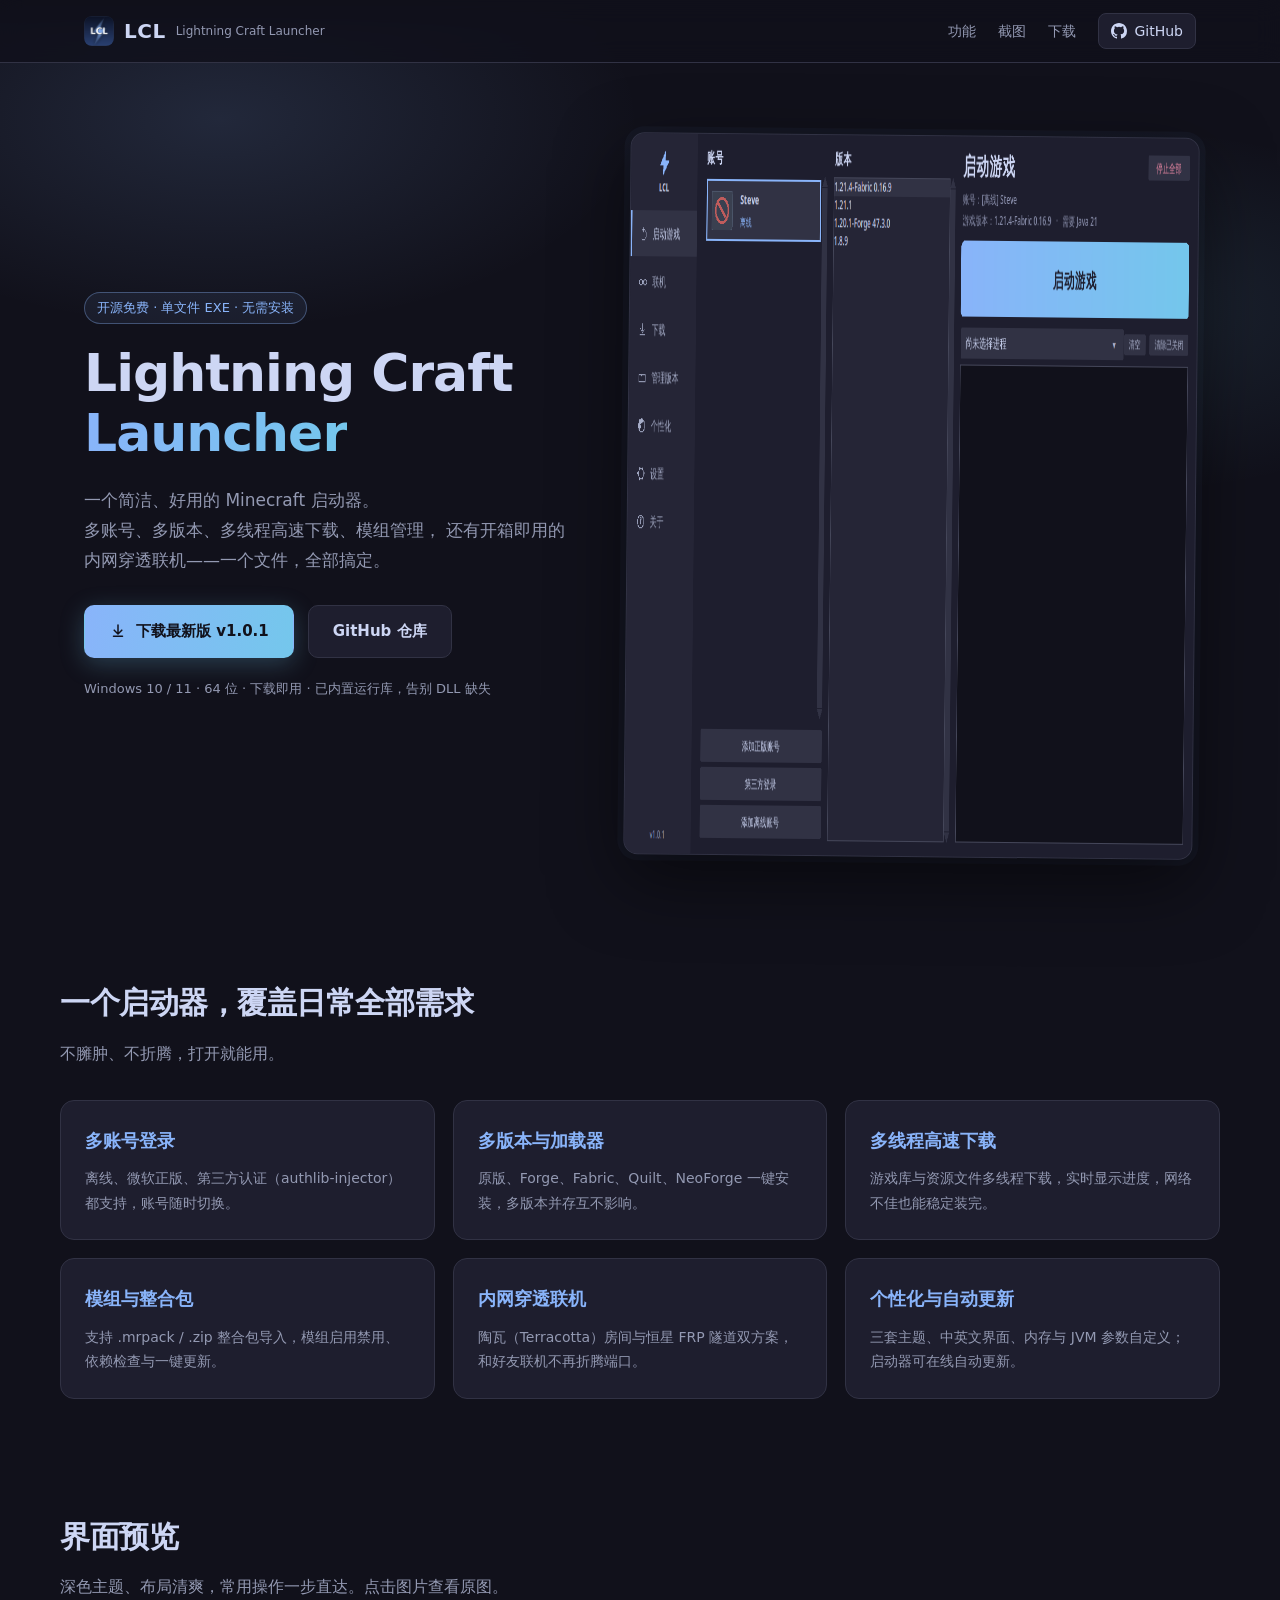
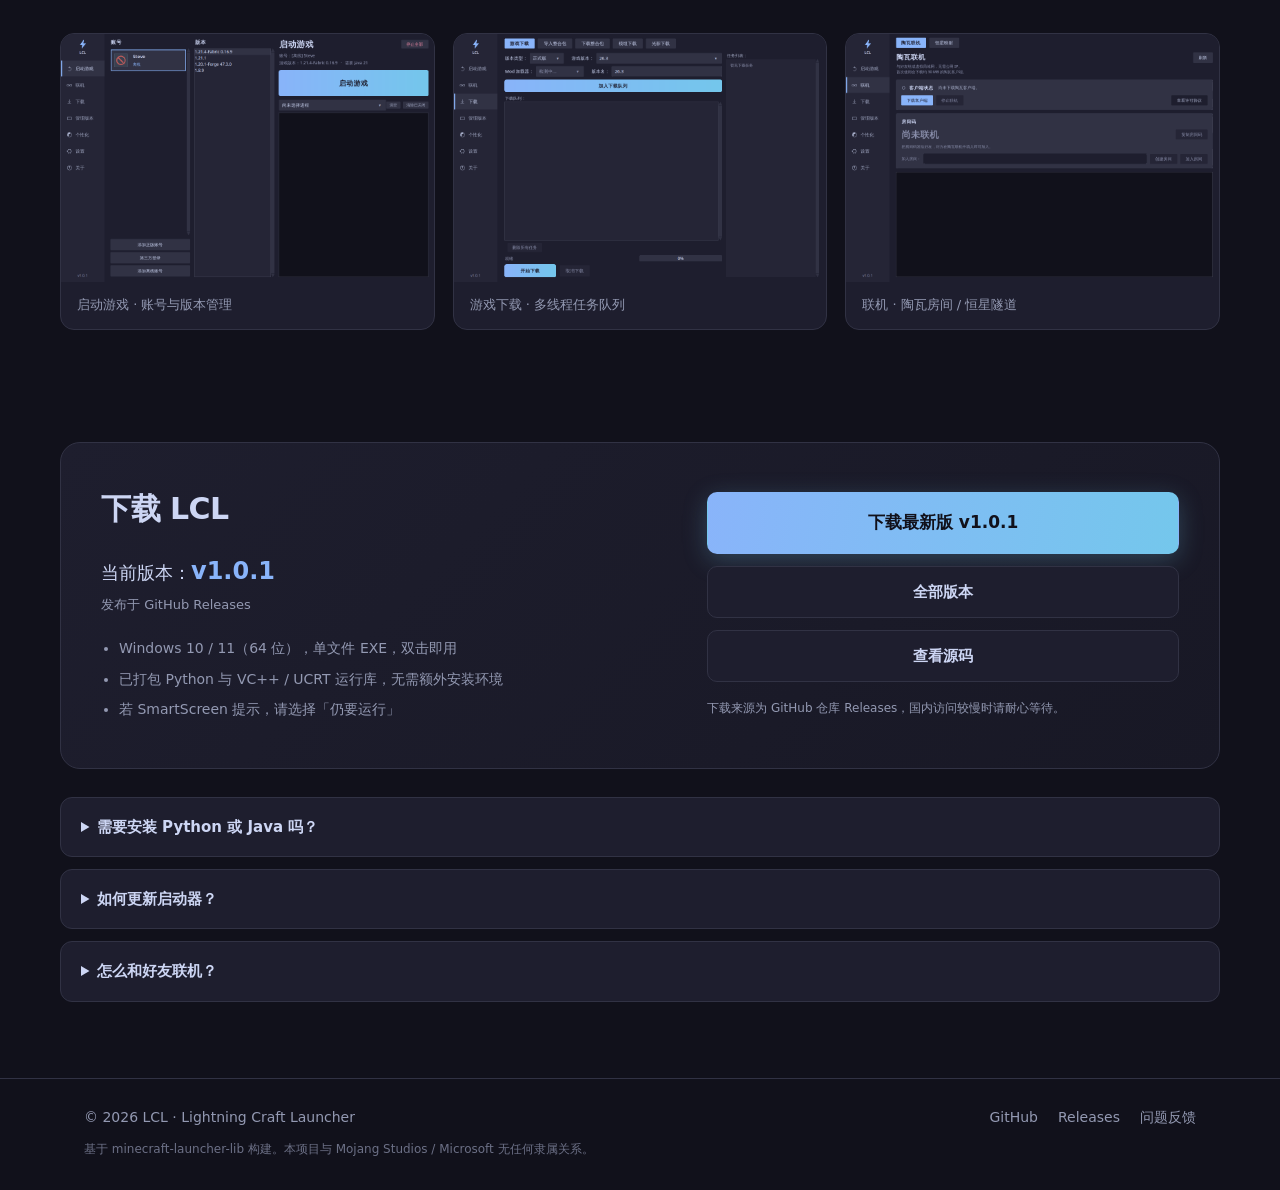
==== LCL-website.html @ 040b90b1 "feat: update workspace Co-authored-by: traeagent <traeagent@users.noreply.github.com>" ====
<!-- Generated by Trae Work -->
<!DOCTYPE html>
<html lang="zh-CN">
<head>
<meta charset="UTF-8">
<meta name="viewport" content="width=device-width, initial-scale=1.0">
<title>LCL · Lightning Craft Launcher — 简洁好用的 Minecraft 启动器</title>
<meta name="description" content="Lightning Craft Launcher（LCL）：开源免费的 Minecraft 启动器。多账号、多版本、多线程下载、模组管理与内网穿透联机，单文件 EXE 下载即用。">
<link rel="icon" type="image/png" href="[data-uri]">
<style>
:root{
  --bg:#11111b;
  --bg2:#181825;
  --panel:#1e1e2e;
  --border:#313244;
  --text:#cdd6f4;
  --muted:#9399b2;
  --accent:#89b4fa;
  --accent2:#74c7ec;
  --grad:linear-gradient(100deg,var(--accent),var(--accent2));
  --radius:14px;
}
*{box-sizing:border-box;margin:0;padding:0}
html{scroll-behavior:smooth}
body{
  background:var(--bg);
  color:var(--text);
  font:16px/1.75 "Segoe UI","Microsoft YaHei","PingFang SC",system-ui,-apple-system,sans-serif;
  -webkit-font-smoothing:antialiased;
}
a{color:inherit;text-decoration:none}
img{max-width:100%;display:block}
.wrap{max-width:1160px;margin:0 auto;padding:0 24px}

/* 顶部导航 */
.nav{
  position:sticky;top:0;z-index:50;
  background:rgba(17,17,27,.82);
  backdrop-filter:blur(12px);
  border-bottom:1px solid var(--border);
}
.nav-in{display:flex;align-items:center;justify-content:space-between;height:62px;gap:16px}
.brand{display:flex;align-items:center;gap:10px;font-weight:700}
.brand img{border-radius:8px}
.brand-name{font-size:20px;letter-spacing:.5px}
.brand-sub{font-size:12px;color:var(--muted);font-weight:400}
.nav-links{display:flex;align-items:center;gap:22px;font-size:14px}
.nav-links a{color:var(--muted);transition:color .15s}
.nav-links a:hover{color:var(--text)}
.gh-link{
  display:inline-flex;align-items:center;gap:7px;
  color:var(--text)!important;
  border:1px solid var(--border);border-radius:8px;
  padding:5px 12px;background:var(--panel);
}
.gh-link:hover{border-color:var(--accent)}

/* 首屏 */
.hero{
  display:grid;grid-template-columns:1fr 1.15fr;gap:48px;align-items:center;
  padding-top:72px;padding-bottom:64px;position:relative;
}
.hero::before{
  content:"";position:absolute;inset:-40px -120px auto;height:480px;z-index:-1;
  background:radial-gradient(600px 300px at 20% 20%,rgba(137,180,250,.14),transparent 70%),
             radial-gradient(500px 260px at 85% 60%,rgba(116,199,236,.10),transparent 70%);
}
.badge{
  display:inline-block;font-size:13px;color:var(--accent);
  border:1px solid rgba(137,180,250,.35);background:rgba(137,180,250,.08);
  padding:4px 12px;border-radius:999px;margin-bottom:20px;
}
h1{font-size:52px;line-height:1.15;letter-spacing:-1px;font-weight:800}
.grad{background:var(--grad);-webkit-background-clip:text;background-clip:text;color:transparent}
.lead{margin:22px 0 30px;color:var(--muted);font-size:17px}
.btn-row{display:flex;flex-wrap:wrap;gap:14px}
.btn{
  display:inline-flex;align-items:center;justify-content:center;gap:9px;
  padding:12px 24px;border-radius:10px;font-size:15px;font-weight:600;
  border:1px solid transparent;cursor:pointer;transition:transform .15s,box-shadow .15s,border-color .15s;
}
.btn-primary{
  background:var(--grad);color:#11111b;
  box-shadow:0 6px 24px rgba(116,199,236,.25);
}
.btn-primary:hover{transform:translateY(-2px);box-shadow:0 10px 30px rgba(116,199,236,.35)}
.btn-ghost{background:var(--panel);border-color:var(--border);color:var(--text)}
.btn-ghost:hover{border-color:var(--accent)}
.btn-lg{padding:15px 30px;font-size:17px;width:100%}
.meta{margin-top:20px;font-size:13px;color:var(--muted)}
.hero-shot{
  border:1px solid var(--border);border-radius:var(--radius);
  overflow:hidden;background:var(--panel);
  box-shadow:0 24px 70px rgba(0,0,0,.5),0 0 0 6px rgba(137,180,250,.04);
  transform:rotate(.6deg);
}

/* 通用区块 */
.section{padding:56px 0}
h2{font-size:30px;font-weight:750;letter-spacing:-.5px}
.section-sub{color:var(--muted);margin:10px 0 32px}
.grid{display:grid;grid-template-columns:repeat(3,1fr);gap:18px}
.card{
  background:var(--panel);border:1px solid var(--border);
  border-radius:var(--radius);padding:24px;
  transition:border-color .15s,transform .15s;
}
.card:hover{border-color:rgba(137,180,250,.5);transform:translateY(-3px)}
.card h3{font-size:18px;margin-bottom:10px;color:var(--accent)}
.card p{font-size:14px;color:var(--muted)}

/* 截图 */
.shots{display:grid;grid-template-columns:repeat(3,1fr);gap:18px}
.shot{
  background:var(--panel);border:1px solid var(--border);border-radius:var(--radius);
  overflow:hidden;transition:border-color .15s,transform .15s;
}
.shot:hover{border-color:var(--accent);transform:translateY(-3px)}
.shot img{aspect-ratio:3/2;object-fit:cover;object-position:top}
.shot span{display:block;padding:12px 16px;font-size:13px;color:var(--muted)}

/* 下载 */
.dl-card{
  display:grid;grid-template-columns:1.2fr 1fr;gap:40px;
  background:linear-gradient(135deg,var(--panel),var(--bg2));
  border:1px solid var(--border);border-radius:20px;padding:40px;
}
.dl-ver{margin-top:14px;font-size:18px}
.dl-ver strong{color:var(--accent);font-size:24px}
.dl-date{font-size:13px;color:var(--muted);margin-top:2px}
.dl-notes{margin:20px 0 0 18px;color:var(--muted);font-size:14px}
.dl-notes li{margin-bottom:6px}
.dl-actions{display:flex;flex-direction:column;gap:12px;justify-content:center}
.dl-tip{font-size:12px;color:var(--muted);margin-top:4px}
.faq{margin-top:28px;display:grid;gap:12px}
details{
  background:var(--panel);border:1px solid var(--border);
  border-radius:12px;padding:16px 20px;
}
summary{cursor:pointer;font-weight:600;font-size:15px}
details p{margin-top:10px;color:var(--muted);font-size:14px}

/* 页脚 */
.footer{border-top:1px solid var(--border);padding:26px 0 30px;margin-top:20px}
.footer-in{display:flex;justify-content:space-between;gap:16px;flex-wrap:wrap;font-size:14px;color:var(--muted)}
.footer-links{display:flex;gap:20px}
.footer-links a:hover{color:var(--accent)}
.disclaimer{font-size:12px;color:#6c7086;margin-top:10px}

/* 响应式 */
@media (max-width:980px){
  .hero{grid-template-columns:1fr;gap:36px;padding-top:48px}
  h1{font-size:42px}
  .hero-shot{transform:none}
  .grid,.shots{grid-template-columns:repeat(2,1fr)}
  .dl-card{grid-template-columns:1fr;gap:24px;padding:28px}
}
@media (max-width:600px){
  .brand-sub{display:none}
  .nav-links{gap:14px;font-size:13px}
  h1{font-size:34px}
  .grid,.shots{grid-template-columns:1fr}
  .btn{width:100%}
}

</style>
</head>
<body>

<header class="nav">
  <div class="wrap nav-in">
    <a class="brand" href="#top">
      <img src="[data-uri]" alt="LCL 图标" width="30" height="30">
      <span class="brand-name">LCL</span>
      <span class="brand-sub">Lightning Craft Launcher</span>
    </a>
    <nav class="nav-links">
      <a href="#features">功能</a>
      <a href="#shots">截图</a>
      <a href="#download">下载</a>
      <a class="gh-link" href="https://github.com/wengdows/Lightning-Craft-Launcher" target="_blank" rel="noopener">
        <svg viewBox="0 0 16 16" width="16" height="16" aria-hidden="true"><path fill="currentColor" d="M8 0C3.58 0 0 3.58 0 8c0 3.54 2.29 6.53 5.47 7.59.4.07.55-.17.55-.38 0-.19-.01-.82-.01-1.49-2.01.37-2.53-.49-2.69-.94-.09-.23-.48-.94-.82-1.13-.28-.15-.68-.52-.01-.53.63-.01 1.08.58 1.23.82.72 1.21 1.87.87 2.33.66.07-.52.28-.87.51-1.07-1.78-.2-3.64-.89-3.64-3.95 0-.87.31-1.59.82-2.15-.08-.2-.36-1.02.08-2.12 0 0 .67-.21 2.2.82a7.6 7.6 0 0 1 4 0c1.53-1.04 2.2-.82 2.2-.82.44 1.1.16 1.92.08 2.12.51.56.82 1.27.82 2.15 0 3.07-1.87 3.75-3.65 3.95.29.25.54.73.54 1.48 0 1.07-.01 1.93-.01 2.2 0 .21.15.46.55.38A8.01 8.01 0 0 0 16 8c0-4.42-3.58-8-8-8Z"/></svg>
        GitHub
      </a>
    </nav>
  </div>
</header>

<main id="top">

  <!-- 首屏 -->
  <section class="hero wrap">
    <div class="hero-text">
      <span class="badge">开源免费 · 单文件 EXE · 无需安装</span>
      <h1>Lightning Craft<br><span class="grad">Launcher</span></h1>
      <p class="lead">
        一个简洁、好用的 Minecraft 启动器。<br>
        多账号、多版本、多线程高速下载、模组管理，
        还有开箱即用的内网穿透联机——一个文件，全部搞定。
      </p>
      <div class="btn-row">
        <a id="dl-hero" class="btn btn-primary"
           href="https://github.com/wengdows/Lightning-Craft-Launcher/releases/latest"
           target="_blank" rel="noopener">
          <svg viewBox="0 0 24 24" width="18" height="18" aria-hidden="true"><path fill="currentColor" d="M12 3a1 1 0 0 1 1 1v9.6l3.3-3.3a1 1 0 1 1 1.4 1.4l-5 5a1 1 0 0 1-1.4 0l-5-5a1 1 0 1 1 1.4-1.4L11 13.6V4a1 1 0 0 1 1-1ZM5 19a1 1 0 0 1 1-1h12a1 1 0 1 1 0 2H6a1 1 0 0 1-1-1Z"/></svg>
          <span id="dl-hero-text">下载最新版 v1.0.1</span>
        </a>
        <a class="btn btn-ghost" href="https://github.com/wengdows/Lightning-Craft-Launcher" target="_blank" rel="noopener">GitHub 仓库</a>
      </div>
      <p class="meta">Windows 10 / 11 · 64 位 · 下载即用 · 已内置运行库，告别 DLL 缺失</p>
    </div>
    <figure class="hero-shot">
      <img src="[data-uri]" alt="LCL 启动游戏界面截图" width="1080" height="720" loading="eager">
    </figure>
  </section>

  <!-- 功能 -->
  <section id="features" class="wrap section">
    <h2>一个启动器，覆盖日常全部需求</h2>
    <p class="section-sub">不臃肿、不折腾，打开就能用。</p>
    <div class="grid">
      <article class="card">
        <h3>多账号登录</h3>
        <p>离线、微软正版、第三方认证（authlib-injector）都支持，账号随时切换。</p>
      </article>
      <article class="card">
        <h3>多版本与加载器</h3>
        <p>原版、Forge、Fabric、Quilt、NeoForge 一键安装，多版本并存互不影响。</p>
      </article>
      <article class="card">
        <h3>多线程高速下载</h3>
        <p>游戏库与资源文件多线程下载，实时显示进度，网络不佳也能稳定装完。</p>
      </article>
      <article class="card">
        <h3>模组与整合包</h3>
        <p>支持 .mrpack / .zip 整合包导入，模组启用禁用、依赖检查与一键更新。</p>
      </article>
      <article class="card">
        <h3>内网穿透联机</h3>
        <p>陶瓦（Terracotta）房间与恒星 FRP 隧道双方案，和好友联机不再折腾端口。</p>
      </article>
      <article class="card">
        <h3>个性化与自动更新</h3>
        <p>三套主题、中英文界面、内存与 JVM 参数自定义；启动器可在线自动更新。</p>
      </article>
    </div>
  </section>

  <!-- 截图 -->
  <section id="shots" class="wrap section">
    <h2>界面预览</h2>
    <p class="section-sub">深色主题、布局清爽，常用操作一步直达。点击图片查看原图。</p>
    <div class="shots">
      <a class="shot" href="[data-uri]" target="_blank" rel="noopener">
        <img src="[data-uri]" alt="启动游戏页" loading="lazy">
        <span>启动游戏 · 账号与版本管理</span>
      </a>
      <a class="shot" href="[data-uri]" target="_blank" rel="noopener">
        <img src="[data-uri]" alt="下载页" loading="lazy">
        <span>游戏下载 · 多线程任务队列</span>
      </a>
      <a class="shot" href="[data-uri]" target="_blank" rel="noopener">
        <img src="[data-uri]" alt="联机页" loading="lazy">
        <span>联机 · 陶瓦房间 / 恒星隧道</span>
      </a>
    </div>
  </section>

  <!-- 下载 -->
  <section id="download" class="wrap section">
    <div class="dl-card">
      <div class="dl-info">
        <h2>下载 LCL</h2>
        <p class="dl-ver">当前版本：<strong id="dl-version">v1.0.1</strong></p>
        <p class="dl-date" id="dl-date">发布于 GitHub Releases</p>
        <ul class="dl-notes">
          <li>Windows 10 / 11（64 位），单文件 EXE，双击即用</li>
          <li>已打包 Python 与 VC++ / UCRT 运行库，无需额外安装环境</li>
          <li>若 SmartScreen 提示，请选择「仍要运行」</li>
        </ul>
      </div>
      <div class="dl-actions">
        <a id="dl-main" class="btn btn-primary btn-lg"
           href="https://github.com/wengdows/Lightning-Craft-Launcher/releases/latest"
           target="_blank" rel="noopener">
          <span id="dl-main-text">下载最新版 v1.0.1</span>
        </a>
        <a class="btn btn-ghost" href="https://github.com/wengdows/Lightning-Craft-Launcher/releases" target="_blank" rel="noopener">全部版本</a>
        <a class="btn btn-ghost" href="https://github.com/wengdows/Lightning-Craft-Launcher/blob/main/Lightning%20Craft%20Launcher.py" target="_blank" rel="noopener">查看源码</a>
        <p class="dl-tip">下载来源为 GitHub 仓库 Releases，国内访问较慢时请耐心等待。</p>
      </div>
    </div>

    <div class="faq">
      <details>
        <summary>需要安装 Python 或 Java 吗？</summary>
        <p>不需要安装 Python，EXE 已内置全部依赖。运行 Minecraft 仍需要对应版本的 Java，启动器会检测并在设置页提供 Java 路径配置。</p>
      </details>
      <details>
        <summary>如何更新启动器？</summary>
        <p>「关于」页的「检查更新」会读取 GitHub 最新 Release，发现新版本后可一键下载并自动替换重启；也可以直接在本页下载最新版覆盖旧文件。</p>
      </details>
      <details>
        <summary>怎么和好友联机？</summary>
        <p>进入「联机」页：陶瓦联机先创建或加入房间，恒星映射登录后选择隧道连接。房主需先在游戏中「对局域网开放」，好友使用启动器显示的地址或房间码加入。</p>
      </details>
    </div>
  </section>

</main>

<footer class="footer">
  <div class="wrap footer-in">
    <span>© <span id="year">2026</span> LCL · Lightning Craft Launcher</span>
    <span class="footer-links">
      <a href="https://github.com/wengdows/Lightning-Craft-Launcher" target="_blank" rel="noopener">GitHub</a>
      <a href="https://github.com/wengdows/Lightning-Craft-Launcher/releases" target="_blank" rel="noopener">Releases</a>
      <a href="https://github.com/wengdows/Lightning-Craft-Launcher/issues" target="_blank" rel="noopener">问题反馈</a>
    </span>
  </div>
  <p class="wrap disclaimer">基于 minecraft-launcher-lib 构建。本项目与 Mojang Studios / Microsoft 无任何隶属关系。</p>
</footer>

<script>
/* LCL 官网：从 GitHub Releases 获取最新版本号与下载地址。
 * 接口不可用时保留 HTML 中的静态版本与 releases/latest 链接。 */
(function () {
  "use strict";

  var REPO = "wengdows/Lightning-Craft-Launcher";
  var LATEST_URL = "https://github.com/" + REPO + "/releases/latest";
  var FALLBACK_VERSION = "v1.0.1";

  document.getElementById("year").textContent = String(new Date().getFullYear());

  function setText(id, text) {
    var el = document.getElementById(id);
    if (el) el.textContent = text;
  }

  function setHref(id, href) {
    var el = document.getElementById(id);
    if (el) el.href = href;
  }

  function applyRelease(rel) {
    var tag = rel.tag_name || FALLBACK_VERSION;
    if (tag.charAt(0) !== "v") tag = "v" + tag;

    var exe = (rel.assets || []).filter(function (a) {
      return /\.exe$/i.test(a.name || "");
    })[0];
    var url = exe ? exe.browser_download_url : LATEST_URL;

    setText("dl-hero-text", "下载最新版 " + tag);
    setText("dl-main-text", "下载最新版 " + tag);
    setText("dl-version", tag);
    setHref("dl-hero", url);
    setHref("dl-main", url);

    if (rel.published_at) {
      var d = new Date(rel.published_at);
      if (!isNaN(d.getTime())) {
        setText("dl-date", "发布于 " + d.getFullYear() + "-" +
          String(d.getMonth() + 1).padStart(2, "0") + "-" +
          String(d.getDate()).padStart(2, "0") + " · GitHub Releases");
      }
    }
    if (exe && exe.size) {
      var mb = (exe.size / 1024 / 1024).toFixed(1);
      setText("dl-main-text", "下载最新版 " + tag + "（" + mb + " MB）");
    }
  }

  fetch("https://api.github.com/repos/" + REPO + "/releases/latest", {
    headers: { "Accept": "application/vnd.github+json" }
  })
    .then(function (r) {
      if (!r.ok) throw new Error("HTTP " + r.status);
      return r.json();
    })
    .then(applyRelease)
    .catch(function () {
      /* 网络失败或 API 限流：保持静态版本号，按钮仍指向 releases/latest */
    });
})();

</script>
</body>
</html>
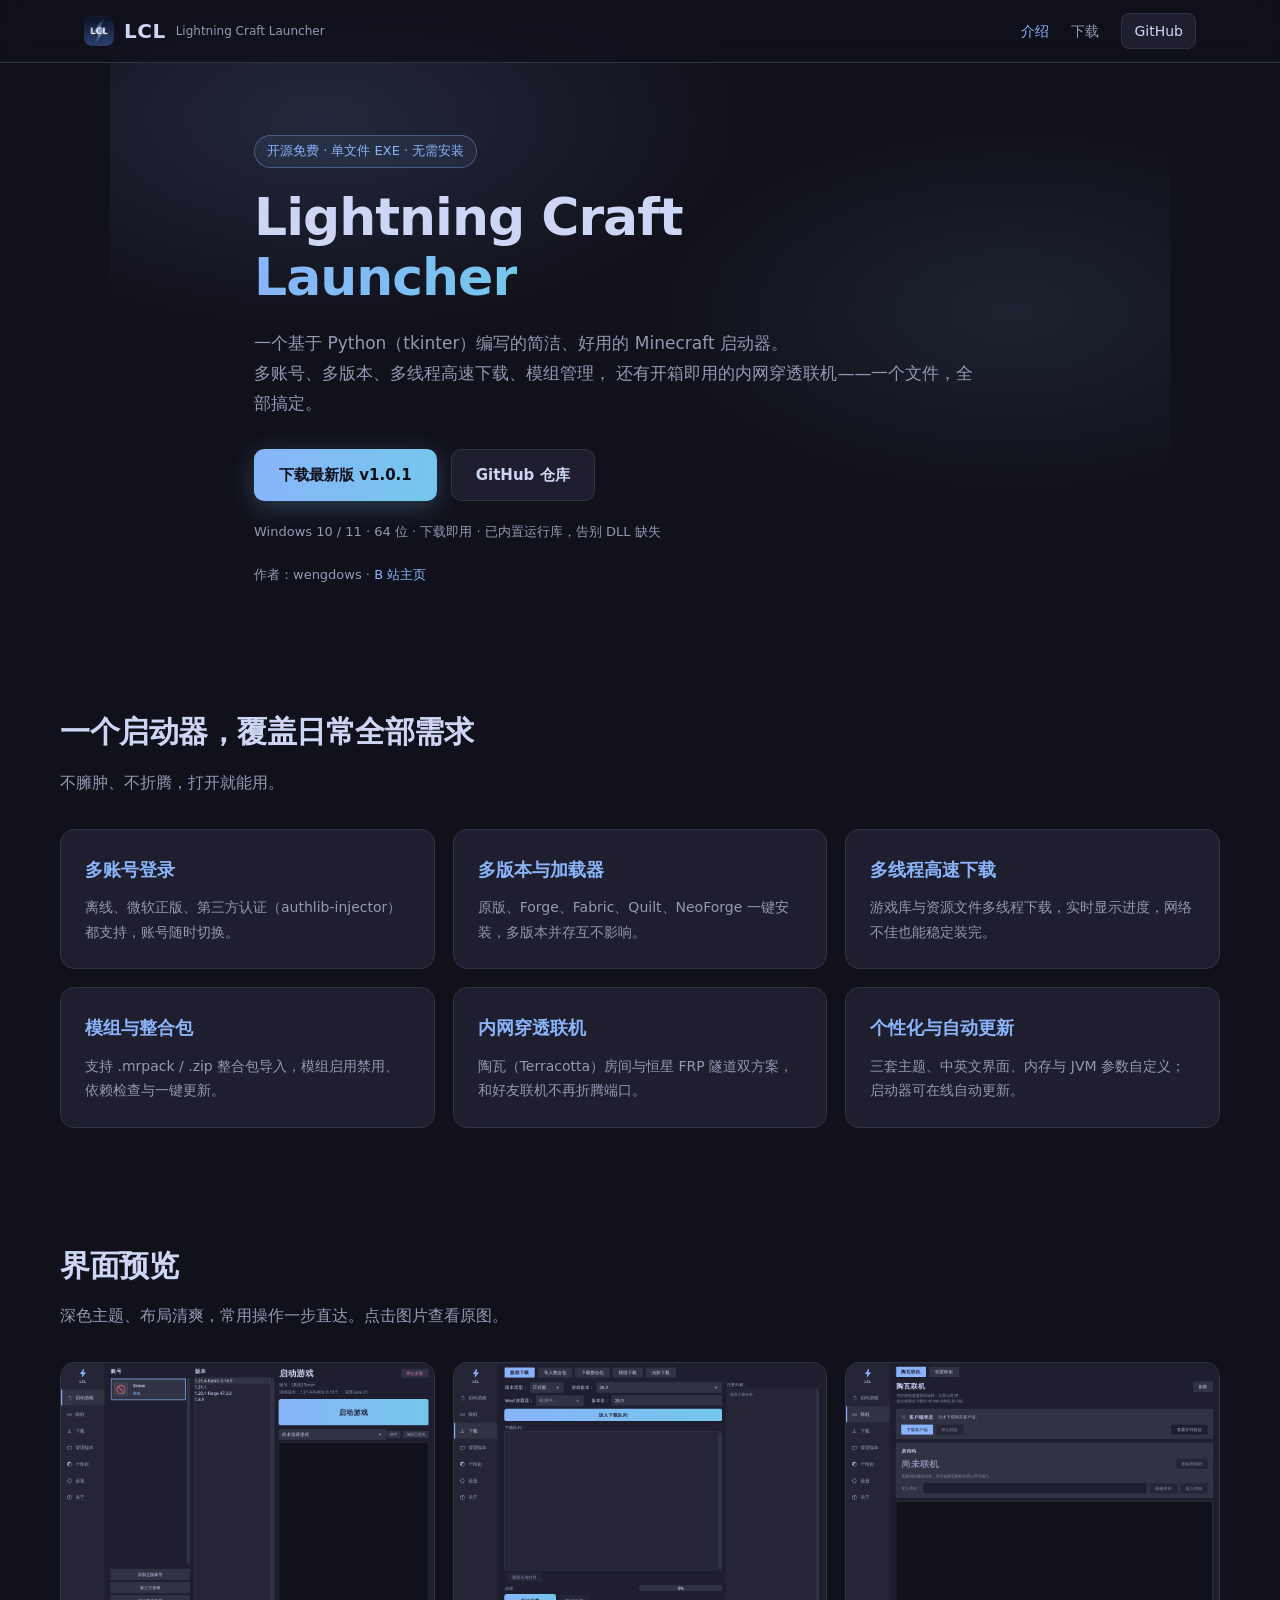
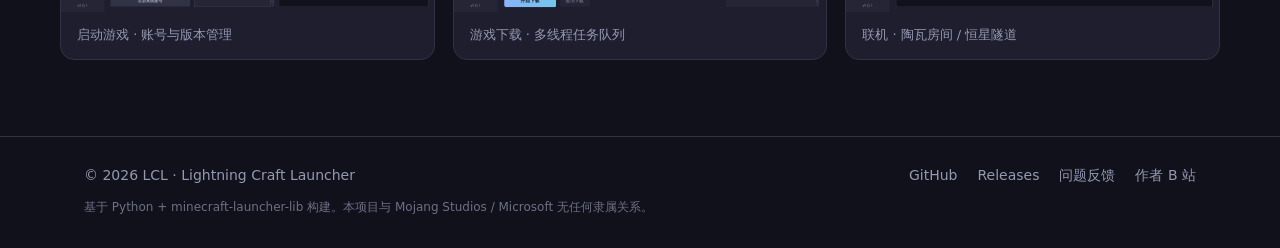
==== commit b4b2f7b4: "feat: update workspace Co-authored-by: traeagent <traeagent@users.noreply.github.com>" ====
--- a/LCL-website.html
+++ b/LCL-website.html
@@ -5,7 +5,7 @@
 <meta charset="UTF-8">
 <meta name="viewport" content="width=device-width, initial-scale=1.0">
 <title>LCL · Lightning Craft Launcher — 简洁好用的 Minecraft 启动器</title>
-<meta name="description" content="Lightning Craft Launcher（LCL）：开源免费的 Minecraft 启动器。多账号、多版本、多线程下载、模组管理与内网穿透联机，单文件 EXE 下载即用。">
+<meta name="description" content="Lightning Craft Launcher（LCL）：基于 Python 的开源免费 Minecraft 启动器。多账号、多版本、多线程下载、模组管理与内网穿透联机，单文件 EXE 下载即用。">
 <link rel="icon" type="image/png" href="[data-uri]">
 <style>
 :root{
@@ -163,147 +163,118 @@
   .btn{width:100%}
 }
 
+/* 分区切换 */
+.page{display:none}
+.page.active{display:block}
+.nav-links a.tab{cursor:pointer}
+.nav-links a.tab.on{color:var(--accent)}
+.hero{grid-template-columns:1fr;max-width:820px}
+.hero-text{max-width:720px}
+
 </style>
 </head>
 <body>
 
 <header class="nav">
   <div class="wrap nav-in">
-    <a class="brand" href="#top">
+    <a class="brand" href="#intro" onclick="lclShow('intro');return false;">
       <img src="[data-uri]" alt="LCL 图标" width="30" height="30">
       <span class="brand-name">LCL</span>
       <span class="brand-sub">Lightning Craft Launcher</span>
     </a>
     <nav class="nav-links">
-      <a href="#features">功能</a>
-      <a href="#shots">截图</a>
-      <a href="#download">下载</a>
-      <a class="gh-link" href="https://github.com/wengdows/Lightning-Craft-Launcher" target="_blank" rel="noopener">
-        <svg viewBox="0 0 16 16" width="16" height="16" aria-hidden="true"><path fill="currentColor" d="M8 0C3.58 0 0 3.58 0 8c0 3.54 2.29 6.53 5.47 7.59.4.07.55-.17.55-.38 0-.19-.01-.82-.01-1.49-2.01.37-2.53-.49-2.69-.94-.09-.23-.48-.94-.82-1.13-.28-.15-.68-.52-.01-.53.63-.01 1.08.58 1.23.82.72 1.21 1.87.87 2.33.66.07-.52.28-.87.51-1.07-1.78-.2-3.64-.89-3.64-3.95 0-.87.31-1.59.82-2.15-.08-.2-.36-1.02.08-2.12 0 0 .67-.21 2.2.82a7.6 7.6 0 0 1 4 0c1.53-1.04 2.2-.82 2.2-.82.44 1.1.16 1.92.08 2.12.51.56.82 1.27.82 2.15 0 3.07-1.87 3.75-3.65 3.95.29.25.54.73.54 1.48 0 1.07-.01 1.93-.01 2.2 0 .21.15.46.55.38A8.01 8.01 0 0 0 16 8c0-4.42-3.58-8-8-8Z"/></svg>
-        GitHub
-      </a>
+      <a class="tab on" id="tab-intro" href="#intro">介绍</a>
+      <a class="tab" id="tab-download" href="#download">下载</a>
+      <a class="gh-link" href="https://github.com/wengdows/Lightning-Craft-Launcher" target="_blank" rel="noopener">GitHub</a>
     </nav>
   </div>
 </header>
 
-<main id="top">
-
-  <!-- 首屏 -->
-  <section class="hero wrap">
-    <div class="hero-text">
-      <span class="badge">开源免费 · 单文件 EXE · 无需安装</span>
-      <h1>Lightning Craft<br><span class="grad">Launcher</span></h1>
-      <p class="lead">
-        一个简洁、好用的 Minecraft 启动器。<br>
-        多账号、多版本、多线程高速下载、模组管理，
-        还有开箱即用的内网穿透联机——一个文件，全部搞定。
-      </p>
-      <div class="btn-row">
-        <a id="dl-hero" class="btn btn-primary"
-           href="https://github.com/wengdows/Lightning-Craft-Launcher/releases/latest"
-           target="_blank" rel="noopener">
-          <svg viewBox="0 0 24 24" width="18" height="18" aria-hidden="true"><path fill="currentColor" d="M12 3a1 1 0 0 1 1 1v9.6l3.3-3.3a1 1 0 1 1 1.4 1.4l-5 5a1 1 0 0 1-1.4 0l-5-5a1 1 0 1 1 1.4-1.4L11 13.6V4a1 1 0 0 1 1-1ZM5 19a1 1 0 0 1 1-1h12a1 1 0 1 1 0 2H6a1 1 0 0 1-1-1Z"/></svg>
-          <span id="dl-hero-text">下载最新版 v1.0.1</span>
+<main>
+
+  <!-- ========== 介绍 ========== -->
+  <section id="page-intro" class="page active">
+    <div class="hero wrap">
+      <div class="hero-text">
+        <span class="badge">开源免费 · 单文件 EXE · 无需安装</span>
+        <h1>Lightning Craft<br><span class="grad">Launcher</span></h1>
+        <p class="lead">
+          一个基于 Python（tkinter）编写的简洁、好用的 Minecraft 启动器。<br>
+          多账号、多版本、多线程高速下载、模组管理，
+          还有开箱即用的内网穿透联机——一个文件，全部搞定。
+        </p>
+        <div class="btn-row">
+          <a id="dl-hero" class="btn btn-primary"
+             href="https://github.com/wengdows/Lightning-Craft-Launcher/releases/latest"
+             target="_blank" rel="noopener">
+            <span id="dl-hero-text">下载最新版 v1.0.1</span>
+          </a>
+          <a class="btn btn-ghost" href="https://github.com/wengdows/Lightning-Craft-Launcher" target="_blank" rel="noopener">GitHub 仓库</a>
+        </div>
+        <p class="meta">Windows 10 / 11 · 64 位 · 下载即用 · 已内置运行库，告别 DLL 缺失</p>
+        <p class="meta">作者：wengdows · <a href="https://space.bilibili.com/3546718595451750" target="_blank" rel="noopener" style="color:var(--accent)">B 站主页</a></p>
+      </div>
+    </div>
+
+    <div class="wrap section">
+      <h2>一个启动器，覆盖日常全部需求</h2>
+      <p class="section-sub">不臃肿、不折腾，打开就能用。</p>
+      <div class="grid">
+        <article class="card"><h3>多账号登录</h3><p>离线、微软正版、第三方认证（authlib-injector）都支持，账号随时切换。</p></article>
+        <article class="card"><h3>多版本与加载器</h3><p>原版、Forge、Fabric、Quilt、NeoForge 一键安装，多版本并存互不影响。</p></article>
+        <article class="card"><h3>多线程高速下载</h3><p>游戏库与资源文件多线程下载，实时显示进度，网络不佳也能稳定装完。</p></article>
+        <article class="card"><h3>模组与整合包</h3><p>支持 .mrpack / .zip 整合包导入，模组启用禁用、依赖检查与一键更新。</p></article>
+        <article class="card"><h3>内网穿透联机</h3><p>陶瓦（Terracotta）房间与恒星 FRP 隧道双方案，和好友联机不再折腾端口。</p></article>
+        <article class="card"><h3>个性化与自动更新</h3><p>三套主题、中英文界面、内存与 JVM 参数自定义；启动器可在线自动更新。</p></article>
+      </div>
+    </div>
+
+    <div class="wrap section">
+      <h2>界面预览</h2>
+      <p class="section-sub">深色主题、布局清爽，常用操作一步直达。点击图片查看原图。</p>
+      <div class="shots">
+        <a class="shot" href="[data-uri]" target="_blank" rel="noopener">
+          <img src="[data-uri]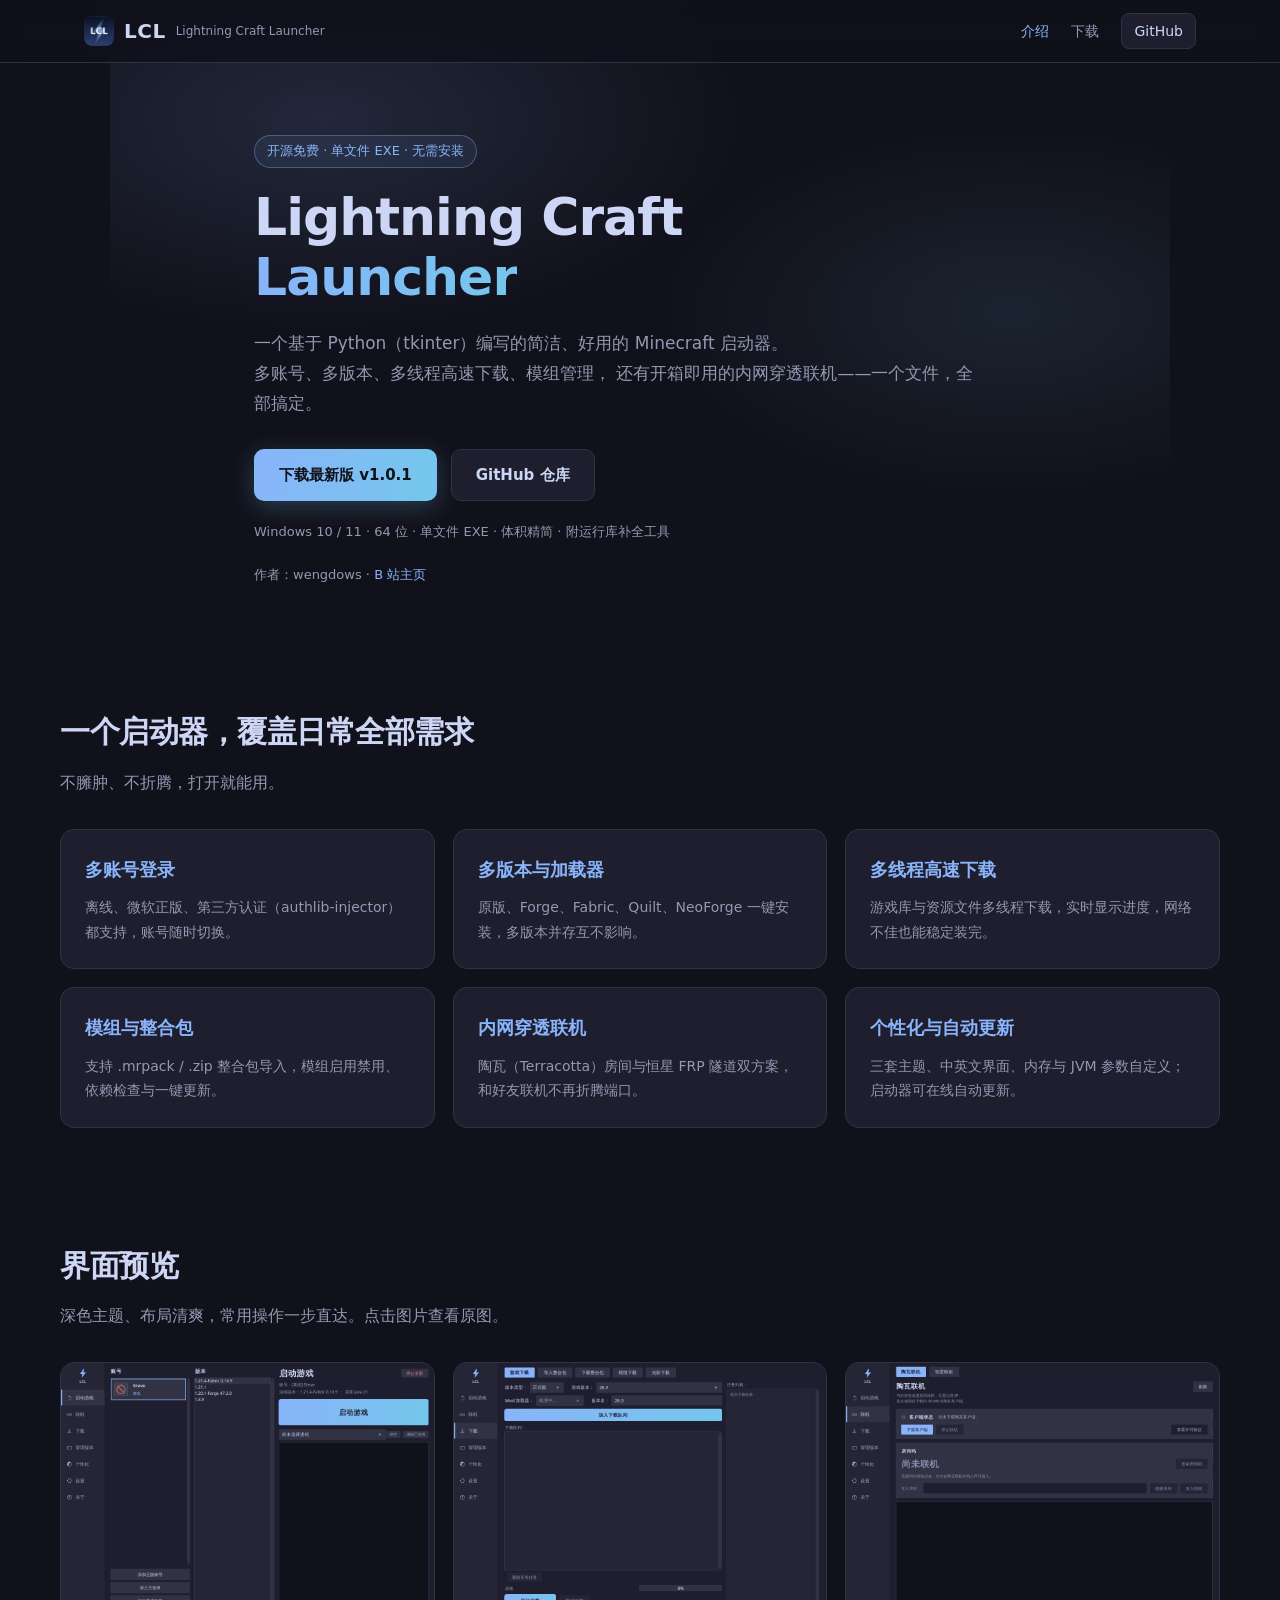
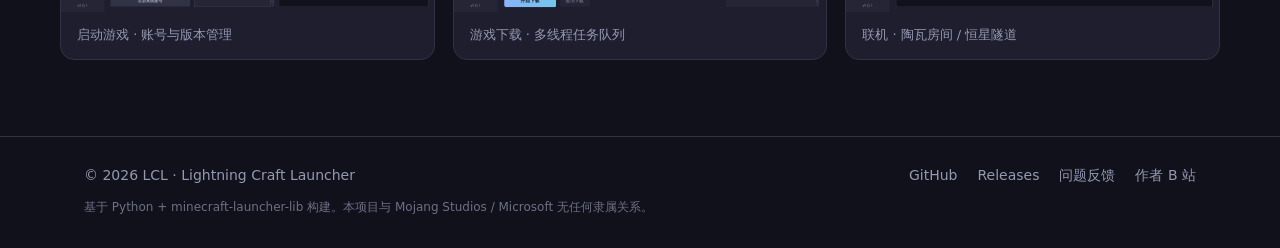
==== commit f0bb8f83: "feat: update workspace Co-authored-by: traeagent <traeagent@users.noreply.github.com>" ====
--- a/LCL-website.html
+++ b/LCL-website.html
@@ -211,7 +211,7 @@
           </a>
           <a class="btn btn-ghost" href="https://github.com/wengdows/Lightning-Craft-Launcher" target="_blank" rel="noopener">GitHub 仓库</a>
         </div>
-        <p class="meta">Windows 10 / 11 · 64 位 · 下载即用 · 已内置运行库，告别 DLL 缺失</p>
+        <p class="meta">Windows 10 / 11 · 64 位 · 单文件 EXE · 体积精简 · 附运行库补全工具</p>
         <p class="meta">作者：wengdows · <a href="https://space.bilibili.com/3546718595451750" target="_blank" rel="noopener" style="color:var(--accent)">B 站主页</a></p>
       </div>
     </div>
@@ -259,7 +259,7 @@
           <p class="dl-date" id="dl-date">发布于 GitHub Releases</p>
           <ul class="dl-notes">
             <li>Windows 10 / 11（64 位），单文件 EXE，双击即用</li>
-            <li>已打包 Python 与 VC++ / UCRT 运行库，无需额外安装环境</li>
+            <li>主程序已精简，不再内嵌运行库，体积更小</li>
             <li>若 SmartScreen 提示，请选择「仍要运行」</li>
             <li>更新方式：「关于」页检查更新，或下载新版覆盖旧文件</li>
           </ul>
@@ -275,6 +275,30 @@
           <p class="dl-tip">下载来源为 GitHub 仓库 Releases，国内访问较慢时请耐心等待。</p>
         </div>
       </div>
+
+      <div class="dl-card" style="margin-top:22px">
+        <div class="dl-info">
+          <h2>运行库补全工具</h2>
+          <p class="dl-date">独立小工具，仅在提示缺少 DLL 时使用</p>
+          <ul class="dl-notes">
+            <li>报错提示缺少 <code>vcruntime140.dll</code>、<code>api-ms-win-crt-*.dll</code> 时使用</li>
+            <li>把 <code>DLLFix.exe</code> 放到启动器同目录后双击，自动补齐运行库</li>
+            <li>也可下载 <code>runtime-dlls.zip</code>，把其中的 DLL 解压到启动器目录</li>
+            <li>补全后重新打开 LCL 即可，无需重装</li>
+          </ul>
+        </div>
+        <div class="dl-actions">
+          <a class="btn btn-primary"
+             href="https://github.com/wengdows/Lightning-Craft-Launcher/releases/latest/download/DLLFix.exe"
+             target="_blank" rel="noopener">下载 DLLFix.exe</a>
+          <a class="btn btn-ghost"
+             href="https://github.com/wengdows/Lightning-Craft-Launcher/releases/latest/download/runtime-dlls.zip"
+             target="_blank" rel="noopener">下载 runtime-dlls.zip</a>
+          <p class="dl-tip">仅 Windows 需要；正常能启动的用户无需下载。</p>
+        </div>
+      </div>
+
+      <p class="dl-tip" style="margin-top:18px">兼容性：Windows 10 / 11（64 位）。Windows 7 端适配受 Python 运行时限制，正在评估方案。</p>
     </div>
   </section>
 
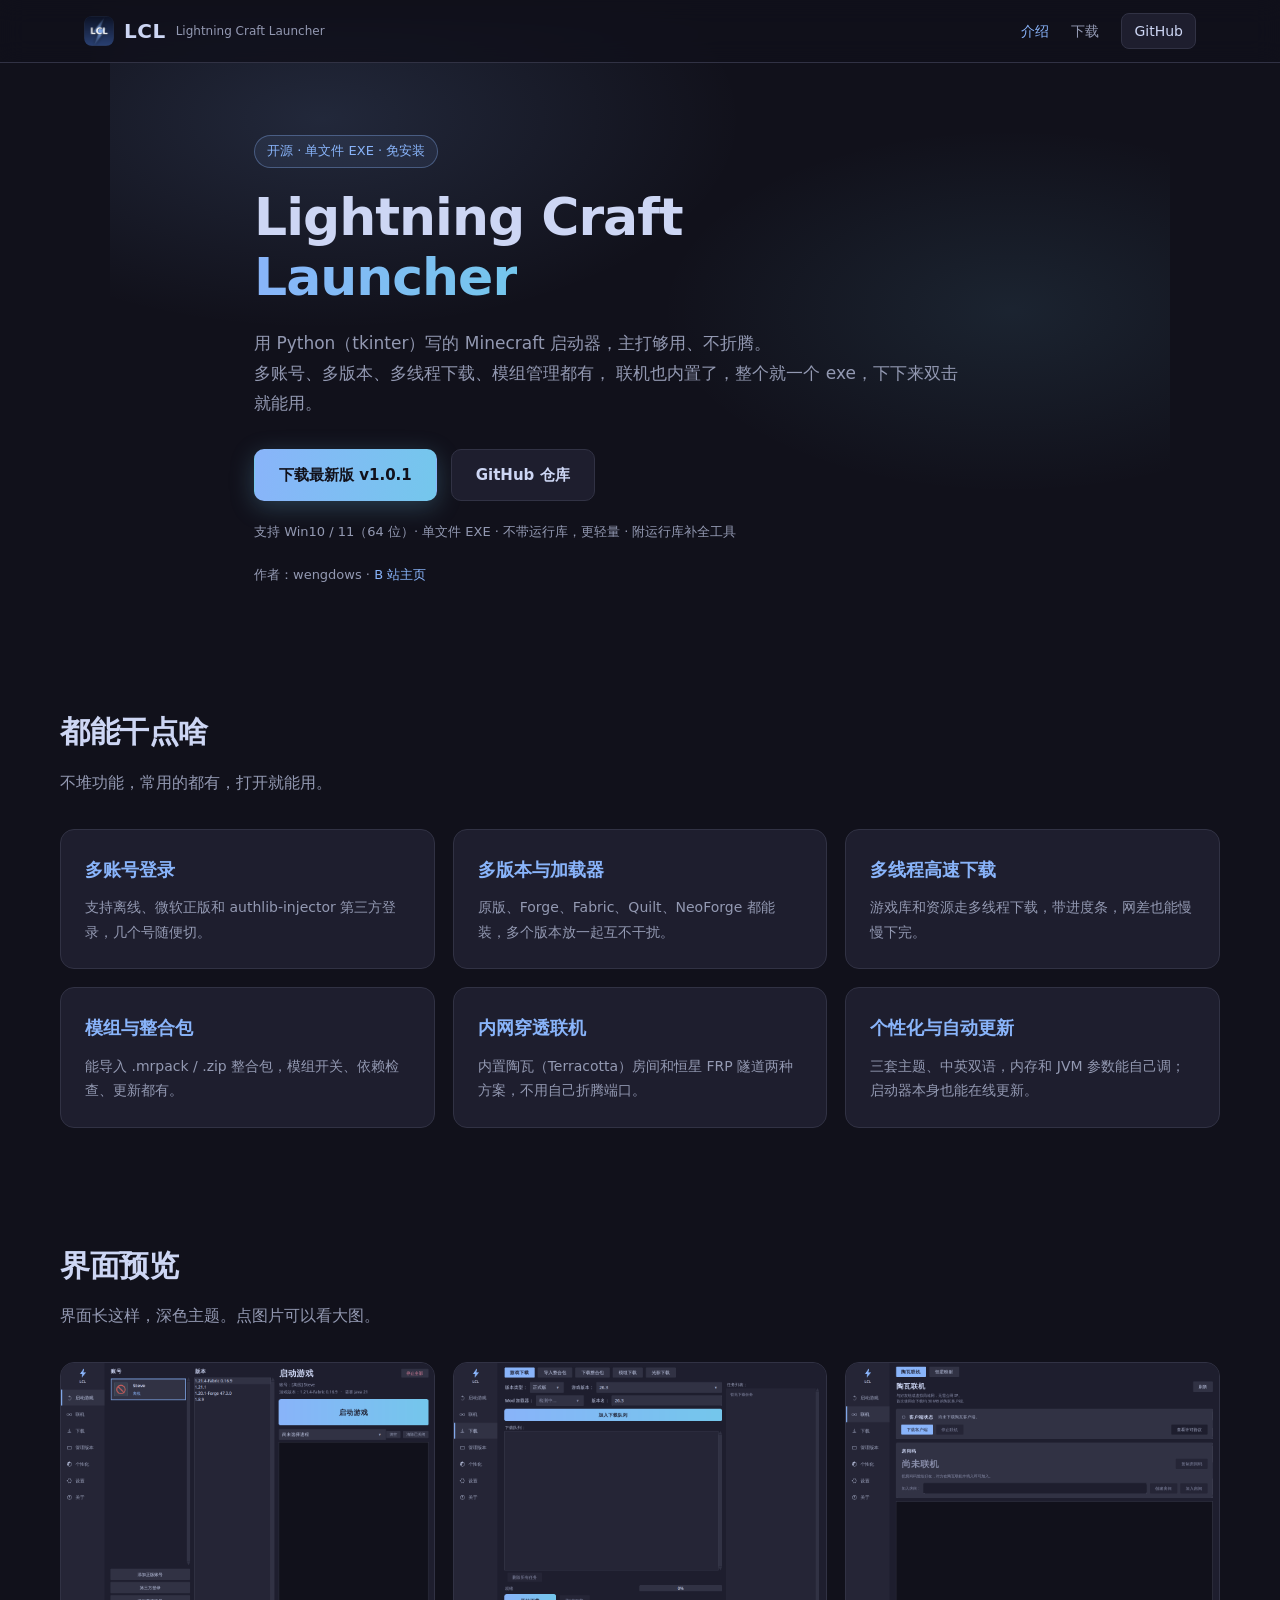
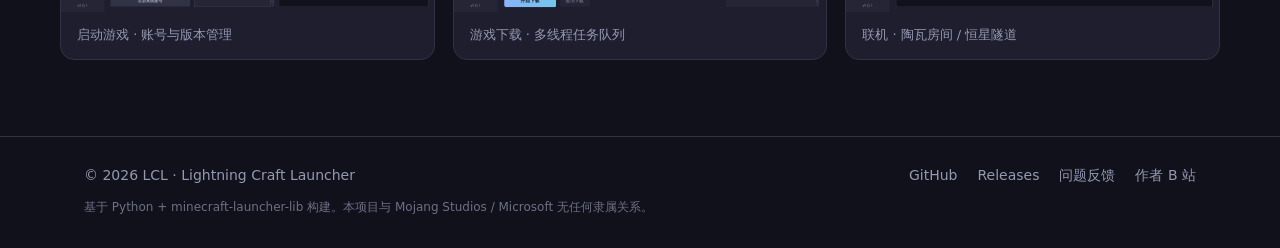
==== commit b9c73446: "feat: update workspace Co-authored-by: traeagent <traeagent@users.noreply.github.com>" ====
--- a/LCL-website.html
+++ b/LCL-website.html
@@ -4,8 +4,8 @@
 <head>
 <meta charset="UTF-8">
 <meta name="viewport" content="width=device-width, initial-scale=1.0">
-<title>LCL · Lightning Craft Launcher — 简洁好用的 Minecraft 启动器</title>
-<meta name="description" content="Lightning Craft Launcher（LCL）：基于 Python 的开源免费 Minecraft 启动器。多账号、多版本、多线程下载、模组管理与内网穿透联机，单文件 EXE 下载即用。">
+<title>LCL · Lightning Craft Launcher — 一个 Minecraft 启动器</title>
+<meta name="description" content="Lightning Craft Launcher（LCL）：一个用 Python 写的 Minecraft 启动器，单文件 exe，支持多账号、多版本、模组管理和联机。开源，免安装。">
 <link rel="icon" type="image/png" href="[data-uri]">
 <style>
 :root{
@@ -196,12 +196,12 @@
   <section id="page-intro" class="page active">
     <div class="hero wrap">
       <div class="hero-text">
-        <span class="badge">开源免费 · 单文件 EXE · 无需安装</span>
+        <span class="badge">开源 · 单文件 EXE · 免安装</span>
         <h1>Lightning Craft<br><span class="grad">Launcher</span></h1>
         <p class="lead">
-          一个基于 Python（tkinter）编写的简洁、好用的 Minecraft 启动器。<br>
-          多账号、多版本、多线程高速下载、模组管理，
-          还有开箱即用的内网穿透联机——一个文件，全部搞定。
+          用 Python（tkinter）写的 Minecraft 启动器，主打够用、不折腾。<br>
+          多账号、多版本、多线程下载、模组管理都有，
+          联机也内置了，整个就一个 exe，下下来双击就能用。
         </p>
         <div class="btn-row">
           <a id="dl-hero" class="btn btn-primary"
@@ -211,27 +211,27 @@
           </a>
           <a class="btn btn-ghost" href="https://github.com/wengdows/Lightning-Craft-Launcher" target="_blank" rel="noopener">GitHub 仓库</a>
         </div>
-        <p class="meta">Windows 10 / 11 · 64 位 · 单文件 EXE · 体积精简 · 附运行库补全工具</p>
+        <p class="meta">支持 Win10 / 11（64 位）· 单文件 EXE · 不带运行库，更轻量 · 附运行库补全工具</p>
         <p class="meta">作者：wengdows · <a href="https://space.bilibili.com/3546718595451750" target="_blank" rel="noopener" style="color:var(--accent)">B 站主页</a></p>
       </div>
     </div>
 
     <div class="wrap section">
-      <h2>一个启动器，覆盖日常全部需求</h2>
-      <p class="section-sub">不臃肿、不折腾，打开就能用。</p>
+      <h2>都能干点啥</h2>
+      <p class="section-sub">不堆功能，常用的都有，打开就能用。</p>
       <div class="grid">
-        <article class="card"><h3>多账号登录</h3><p>离线、微软正版、第三方认证（authlib-injector）都支持，账号随时切换。</p></article>
-        <article class="card"><h3>多版本与加载器</h3><p>原版、Forge、Fabric、Quilt、NeoForge 一键安装，多版本并存互不影响。</p></article>
-        <article class="card"><h3>多线程高速下载</h3><p>游戏库与资源文件多线程下载，实时显示进度，网络不佳也能稳定装完。</p></article>
-        <article class="card"><h3>模组与整合包</h3><p>支持 .mrpack / .zip 整合包导入，模组启用禁用、依赖检查与一键更新。</p></article>
-        <article class="card"><h3>内网穿透联机</h3><p>陶瓦（Terracotta）房间与恒星 FRP 隧道双方案，和好友联机不再折腾端口。</p></article>
-        <article class="card"><h3>个性化与自动更新</h3><p>三套主题、中英文界面、内存与 JVM 参数自定义；启动器可在线自动更新。</p></article>
+        <article class="card"><h3>多账号登录</h3><p>支持离线、微软正版和 authlib-injector 第三方登录，几个号随便切。</p></article>
+        <article class="card"><h3>多版本与加载器</h3><p>原版、Forge、Fabric、Quilt、NeoForge 都能装，多个版本放一起互不干扰。</p></article>
+        <article class="card"><h3>多线程高速下载</h3><p>游戏库和资源走多线程下载，带进度条，网差也能慢慢下完。</p></article>
+        <article class="card"><h3>模组与整合包</h3><p>能导入 .mrpack / .zip 整合包，模组开关、依赖检查、更新都有。</p></article>
+        <article class="card"><h3>内网穿透联机</h3><p>内置陶瓦（Terracotta）房间和恒星 FRP 隧道两种方案，不用自己折腾端口。</p></article>
+        <article class="card"><h3>个性化与自动更新</h3><p>三套主题、中英双语，内存和 JVM 参数能自己调；启动器本身也能在线更新。</p></article>
       </div>
     </div>
 
     <div class="wrap section">
       <h2>界面预览</h2>
-      <p class="section-sub">深色主题、布局清爽，常用操作一步直达。点击图片查看原图。</p>
+      <p class="section-sub">界面长这样，深色主题。点图片可以看大图。</p>
       <div class="shots">
         <a class="shot" href="[data-uri]" target="_blank" rel="noopener">
           <img src="[data-uri]" alt="启动游戏页" loading="lazy">
@@ -258,10 +258,10 @@
           <p class="dl-ver">当前版本：<strong id="dl-version">v1.0.1</strong></p>
           <p class="dl-date" id="dl-date">发布于 GitHub Releases</p>
           <ul class="dl-notes">
-            <li>Windows 10 / 11（64 位），单文件 EXE，双击即用</li>
-            <li>主程序已精简，不再内嵌运行库，体积更小</li>
-            <li>若 SmartScreen 提示，请选择「仍要运行」</li>
-            <li>更新方式：「关于」页检查更新，或下载新版覆盖旧文件</li>
+            <li>支持 Win10 / 11（64 位），单文件 exe，双击就能跑</li>
+            <li>主程序去掉了内嵌运行库，体积小了不少</li>
+            <li>SmartScreen 要是弹警告，选「仍要运行」就行</li>
+            <li>更新：去「关于」里检查更新，或者下个新版覆盖旧的</li>
           </ul>
         </div>
         <div class="dl-actions">
@@ -272,19 +272,19 @@
           </a>
           <a class="btn btn-ghost" href="https://github.com/wengdows/Lightning-Craft-Launcher/releases" target="_blank" rel="noopener">全部版本</a>
           <a class="btn btn-ghost" href="https://github.com/wengdows/Lightning-Craft-Launcher/blob/main/Lightning%20Craft%20Launcher.py" target="_blank" rel="noopener">查看源码</a>
-          <p class="dl-tip">下载来源为 GitHub 仓库 Releases，国内访问较慢时请耐心等待。</p>
+          <p class="dl-tip">文件放在 GitHub Releases，国内网可能慢一点，多等等。</p>
         </div>
       </div>
 
       <div class="dl-card" style="margin-top:22px">
         <div class="dl-info">
           <h2>运行库补全工具</h2>
-          <p class="dl-date">独立小工具，仅在提示缺少 DLL 时使用</p>
+          <p class="dl-date">就一个小工具，只在提示缺 DLL 的时候用</p>
           <ul class="dl-notes">
-            <li>报错提示缺少 <code>vcruntime140.dll</code>、<code>api-ms-win-crt-*.dll</code> 时使用</li>
-            <li>把 <code>DLLFix.exe</code> 放到启动器同目录后双击，自动补齐运行库</li>
-            <li>也可下载 <code>runtime-dlls.zip</code>，把其中的 DLL 解压到启动器目录</li>
-            <li>补全后重新打开 LCL 即可，无需重装</li>
+            <li>报缺少 <code>vcruntime140.dll</code>、<code>api-ms-win-crt-*.dll</code> 这类错的时候用</li>
+            <li>把 <code>DLLFix.exe</code> 丢到启动器同一个文件夹里双击，会自动补上运行库</li>
+            <li>或者下 <code>runtime-dlls.zip</code>，把里面的 DLL 解压到启动器目录也行</li>
+            <li>弄完重开 LCL 就好，不用重装</li>
           </ul>
         </div>
         <div class="dl-actions">
@@ -294,11 +294,11 @@
           <a class="btn btn-ghost"
              href="https://github.com/wengdows/Lightning-Craft-Launcher/releases/latest/download/runtime-dlls.zip"
              target="_blank" rel="noopener">下载 runtime-dlls.zip</a>
-          <p class="dl-tip">仅 Windows 需要；正常能启动的用户无需下载。</p>
+          <p class="dl-tip">只有 Windows 才需要；能正常启动的就不用下了。</p>
         </div>
       </div>
 
-      <p class="dl-tip" style="margin-top:18px">兼容性：Windows 10 / 11（64 位）。Windows 7 端适配受 Python 运行时限制，正在评估方案。</p>
+      <p class="dl-tip" style="margin-top:18px">只支持 Windows 10 / 11（64 位），Win7 用不了，别试了。</p>
     </div>
   </section>
 
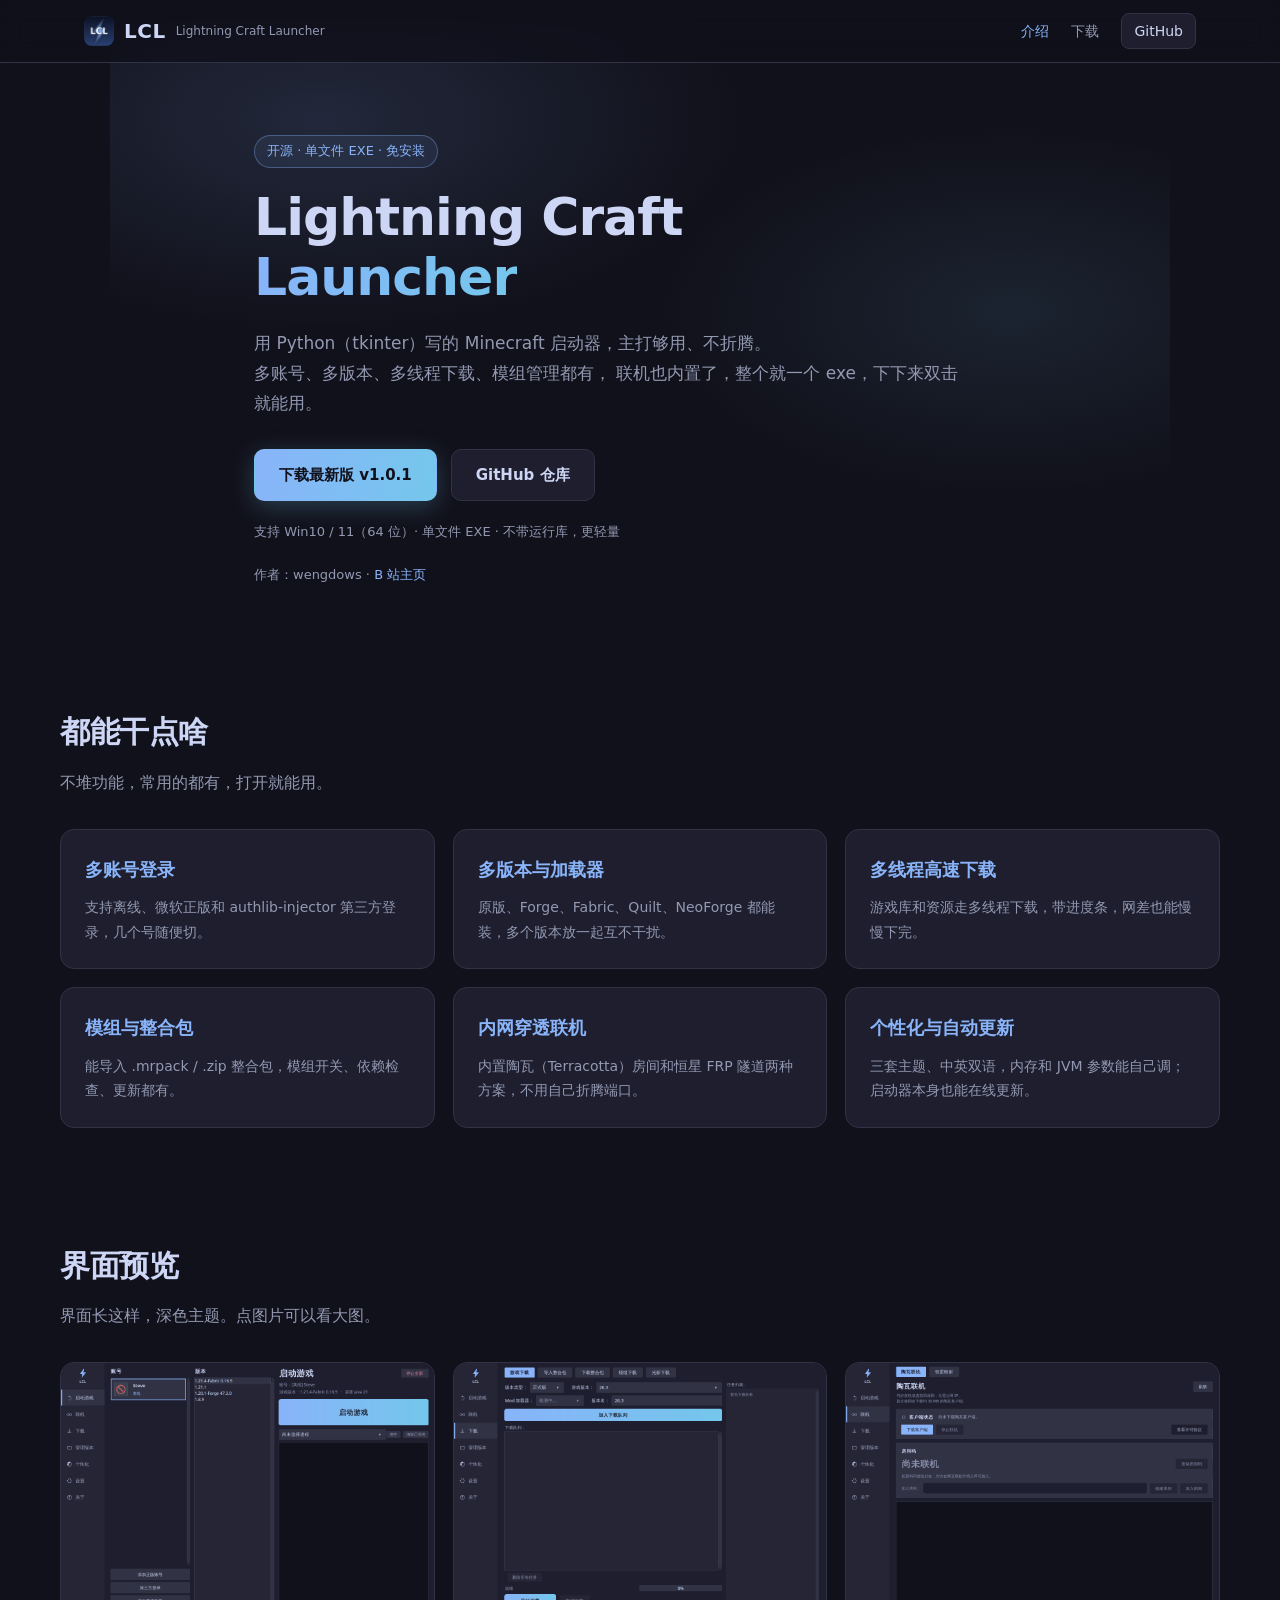
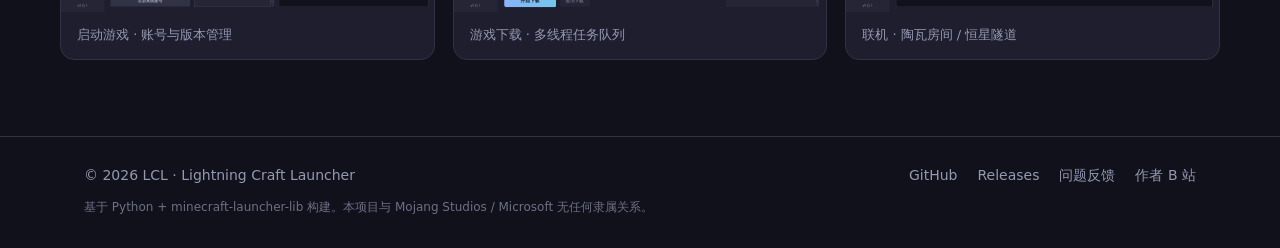
==== commit 90858eb2: "feat: update workspace Co-authored-by: traeagent <traeagent@users.noreply.github.com>" ====
--- a/LCL-website.html
+++ b/LCL-website.html
@@ -211,7 +211,7 @@
           </a>
           <a class="btn btn-ghost" href="https://github.com/wengdows/Lightning-Craft-Launcher" target="_blank" rel="noopener">GitHub 仓库</a>
         </div>
-        <p class="meta">支持 Win10 / 11（64 位）· 单文件 EXE · 不带运行库，更轻量 · 附运行库补全工具</p>
+        <p class="meta">支持 Win10 / 11（64 位）· 单文件 EXE · 不带运行库，更轻量</p>
         <p class="meta">作者：wengdows · <a href="https://space.bilibili.com/3546718595451750" target="_blank" rel="noopener" style="color:var(--accent)">B 站主页</a></p>
       </div>
     </div>
@@ -259,7 +259,7 @@
           <p class="dl-date" id="dl-date">发布于 GitHub Releases</p>
           <ul class="dl-notes">
             <li>支持 Win10 / 11（64 位），单文件 exe，双击就能跑</li>
-            <li>主程序去掉了内嵌运行库，体积小了不少</li>
+            <li>绿色单文件，不写注册表，不想用了直接删 exe</li>
             <li>SmartScreen 要是弹警告，选「仍要运行」就行</li>
             <li>更新：去「关于」里检查更新，或者下个新版覆盖旧的</li>
           </ul>
@@ -276,28 +276,6 @@
         </div>
       </div>
 
-      <div class="dl-card" style="margin-top:22px">
-        <div class="dl-info">
-          <h2>运行库补全工具</h2>
-          <p class="dl-date">就一个小工具，只在提示缺 DLL 的时候用</p>
-          <ul class="dl-notes">
-            <li>报缺少 <code>vcruntime140.dll</code>、<code>api-ms-win-crt-*.dll</code> 这类错的时候用</li>
-            <li>把 <code>DLLFix.exe</code> 丢到启动器同一个文件夹里双击，会自动补上运行库</li>
-            <li>或者下 <code>runtime-dlls.zip</code>，把里面的 DLL 解压到启动器目录也行</li>
-            <li>弄完重开 LCL 就好，不用重装</li>
-          </ul>
-        </div>
-        <div class="dl-actions">
-          <a class="btn btn-primary"
-             href="https://github.com/wengdows/Lightning-Craft-Launcher/releases/latest/download/DLLFix.exe"
-             target="_blank" rel="noopener">下载 DLLFix.exe</a>
-          <a class="btn btn-ghost"
-             href="https://github.com/wengdows/Lightning-Craft-Launcher/releases/latest/download/runtime-dlls.zip"
-             target="_blank" rel="noopener">下载 runtime-dlls.zip</a>
-          <p class="dl-tip">只有 Windows 才需要；能正常启动的就不用下了。</p>
-        </div>
-      </div>
-
       <p class="dl-tip" style="margin-top:18px">只支持 Windows 10 / 11（64 位），Win7 用不了，别试了。</p>
     </div>
   </section>
@@ -343,9 +321,15 @@
     var tag = rel.tag_name || FALLBACK_VERSION;
     if (tag.charAt(0) !== "v") tag = "v" + tag;
 
-    var exe = (rel.assets || []).filter(function (a) {
+    var exes = (rel.assets || []).filter(function (a) {
       return /\.exe$/i.test(a.name || "");
-    })[0];
+    });
+    // 只认启动器主程序，别把附带的 DLLFix.exe 当成最新版下了
+    var exe = exes.filter(function (a) {
+      return /lightningcraftlauncher/i.test(a.name || "");
+    })[0] || exes.filter(function (a) {
+      return !/dllfix/i.test(a.name || "");
+    })[0] || exes[0];
     var url = exe ? exe.browser_download_url : LATEST_URL;
 
     setText("dl-hero-text", "下载最新版 " + tag);
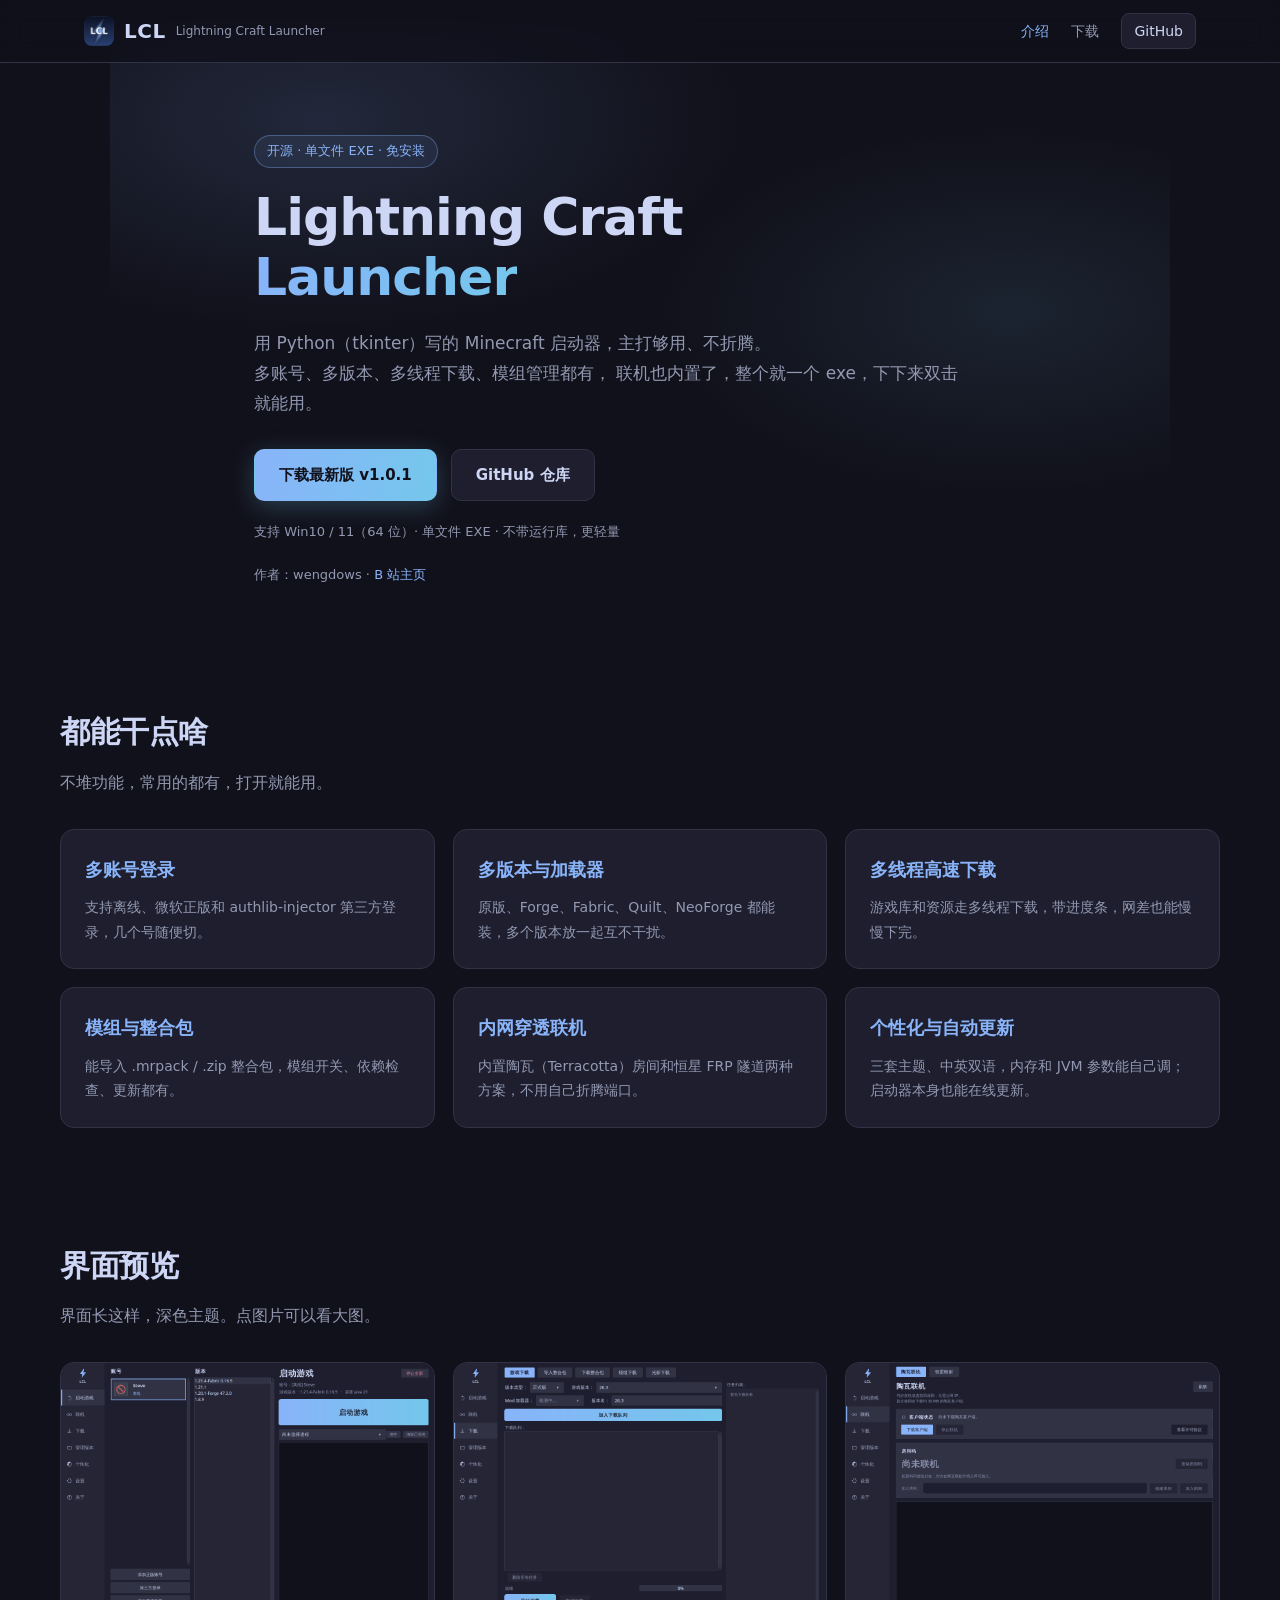
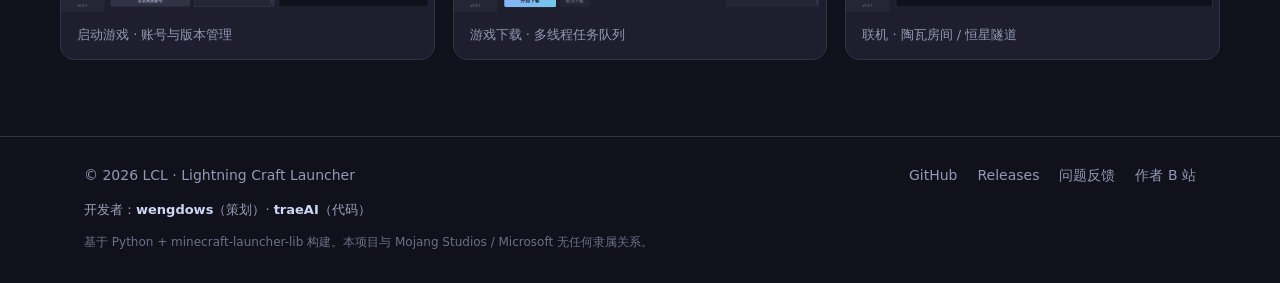
==== commit 27f2a315: "feat: update workspace Co-authored-by: traeagent <traeagent@users.noreply.github.com>" ====
--- a/LCL-website.html
+++ b/LCL-website.html
@@ -146,6 +146,8 @@
 .footer-links{display:flex;gap:20px}
 .footer-links a:hover{color:var(--accent)}
 .disclaimer{font-size:12px;color:#6c7086;margin-top:10px}
+.devnote{font-size:13px;color:#9aa0b5;margin-top:12px}
+.devnote b{color:var(--text);font-weight:600}
 
 /* 响应式 */
 @media (max-width:980px){
@@ -292,6 +294,7 @@
       <a href="https://space.bilibili.com/3546718595451750" target="_blank" rel="noopener">作者 B 站</a>
     </span>
   </div>
+  <p class="wrap devnote">开发者：<b>wengdows</b>（策划）· <b>traeAI</b>（代码）</p>
   <p class="wrap disclaimer">基于 Python + minecraft-launcher-lib 构建。本项目与 Mojang Studios / Microsoft 无任何隶属关系。</p>
 </footer>
 
